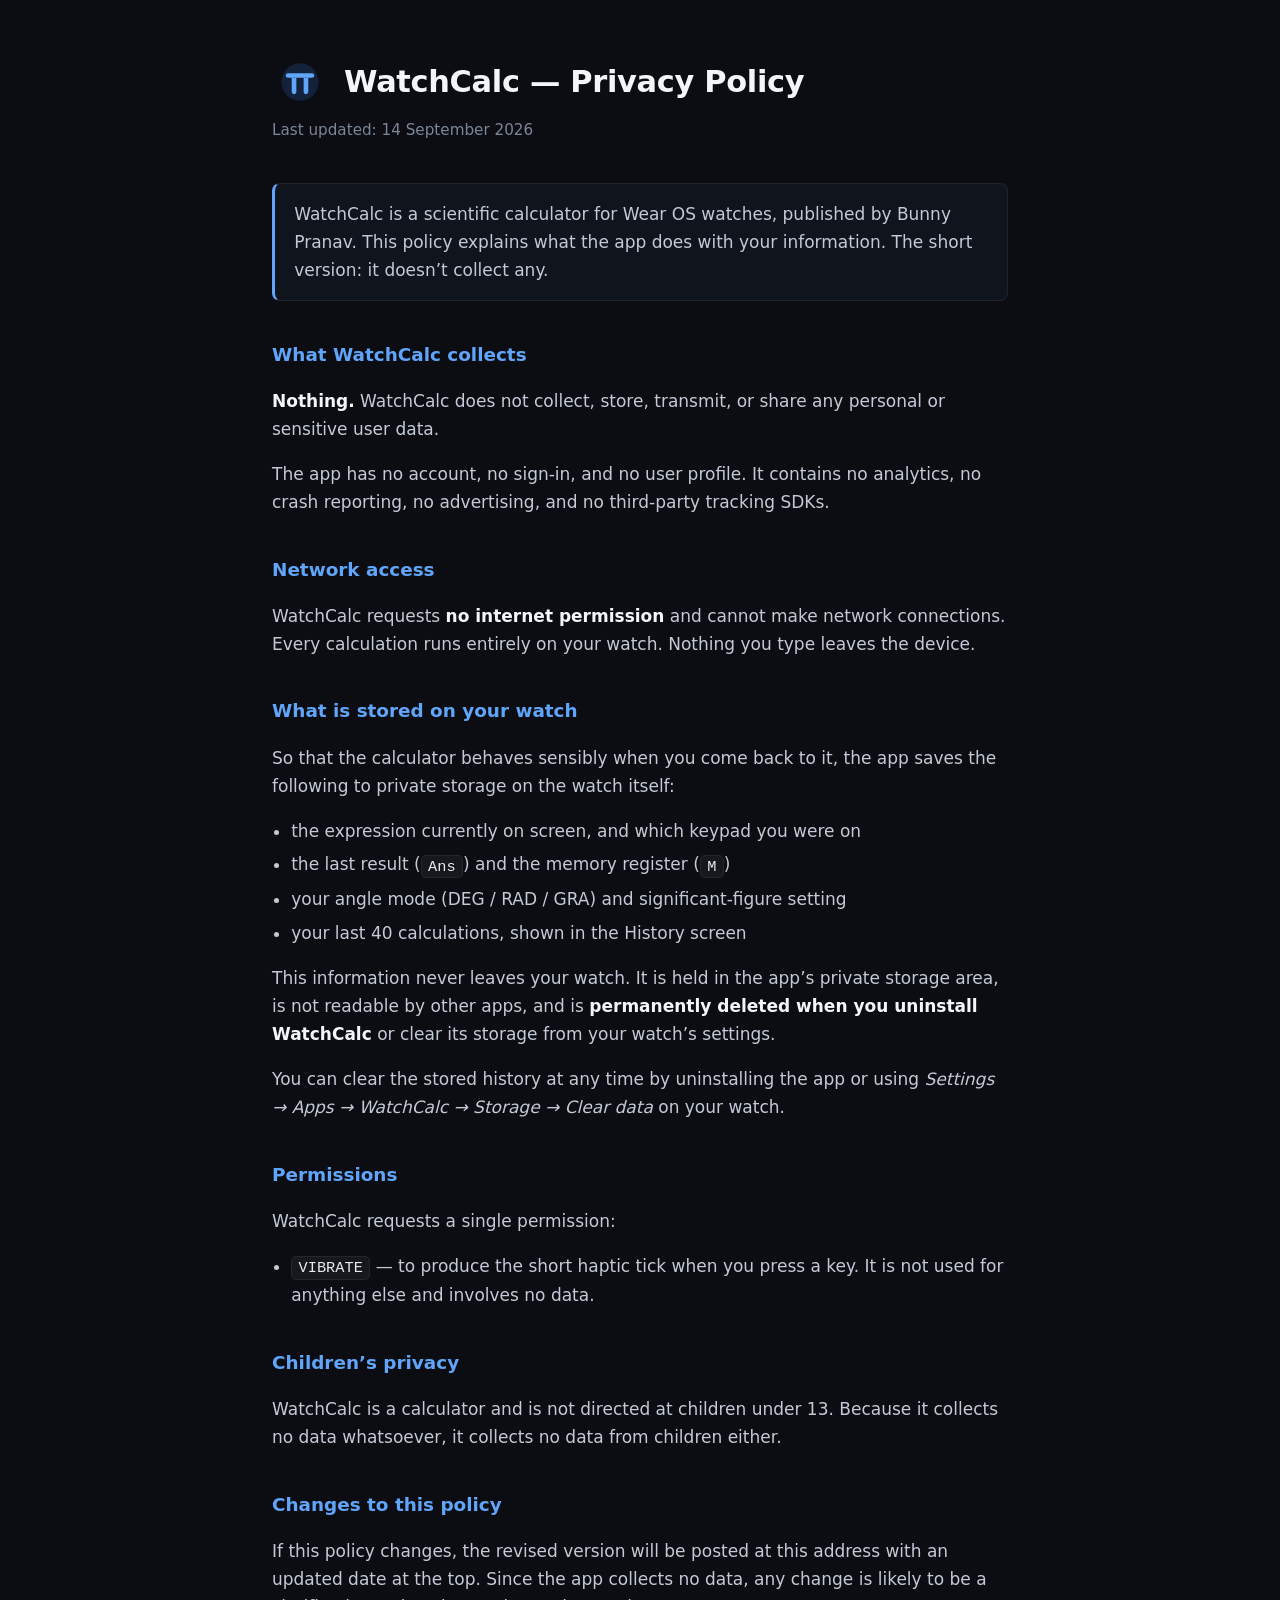
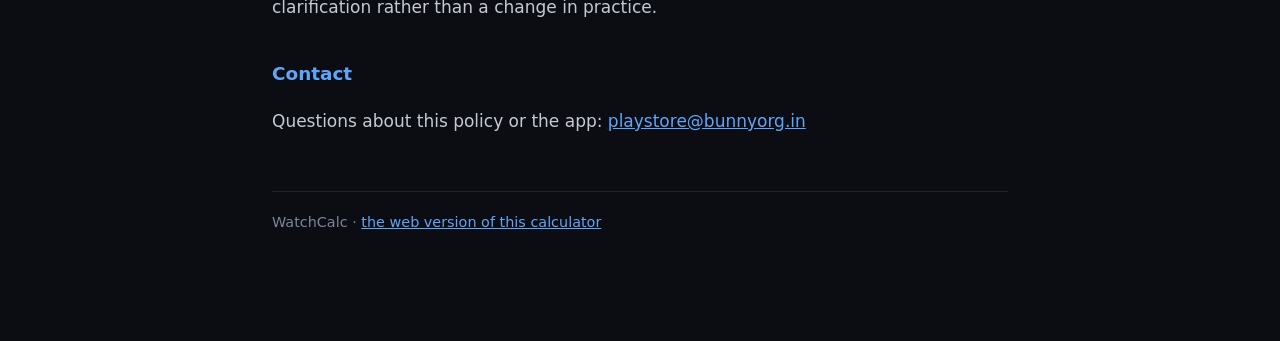
==== privacy.html @ 9503c164 "first commit" ====
<!DOCTYPE html>
<html lang="en">

<head>
  <meta charset="utf-8">
  <meta name="viewport" content="width=device-width, initial-scale=1">
  <title>WatchCalc — Privacy Policy</title>
  <meta name="description" content="Privacy policy for the WatchCalc Wear OS scientific calculator.">
  <link rel="icon" href="icons/icon.svg" type="image/svg+xml">
  <style>
    :root {
      color-scheme: dark;
    }

    * {
      box-sizing: border-box;
    }

    body {
      margin: 0;
      padding: 6vh 5vw 12vh;
      background: #0b0d12;
      color: #d7dce5;
      font: 17px/1.65 -apple-system, "Segoe UI", Roboto, system-ui, sans-serif;
    }

    main {
      max-width: 46rem;
      margin: 0 auto;
    }

    header {
      display: flex;
      align-items: center;
      gap: 1rem;
      margin-bottom: .5rem;
    }

    header img {
      width: 56px;
      height: 56px;
      border-radius: 14px;
    }

    h1 {
      font-size: 1.9rem;
      margin: 0;
      color: #f3f5f9;
      letter-spacing: -.01em;
    }

    .updated {
      color: #7c8697;
      font-size: .95rem;
      margin: 0 0 2.5rem;
    }

    h2 {
      font-size: 1.15rem;
      color: #60a5fa;
      margin: 2.4rem 0 .6rem;
    }

    p,
    li {
      color: #c3cad6;
    }

    strong {
      color: #f3f5f9;
    }

    ul {
      padding-left: 1.2rem;
    }

    li {
      margin: .35rem 0;
    }

    code {
      background: #16181d;
      border: 1px solid #23262e;
      border-radius: 5px;
      padding: .1rem .4rem;
      font-size: .9em;
      color: #e6ebf2;
    }

    a {
      color: #60a5fa;
    }

    .lede {
      background: #10141c;
      border: 1px solid #1d2430;
      border-left: 3px solid #60a5fa;
      border-radius: 8px;
      padding: 1rem 1.2rem;
      margin: 0 0 1.5rem;
    }

    footer {
      margin-top: 3.5rem;
      padding-top: 1.2rem;
      border-top: 1px solid #1d2430;
      color: #7c8697;
      font-size: .9rem;
    }
  </style>
</head>

<body>
  <main>
    <header>
      <img src="icons/icon.svg" alt="">
      <h1>WatchCalc — Privacy Policy</h1>
    </header>
    <p class="updated">Last updated: 14 September 2026</p>

    <p class="lede">
      WatchCalc is a scientific calculator for Wear OS watches, published by Bunny
      Pranav. This policy explains what the app does with your information. The
      short version: it doesn’t collect any.
    </p>

    <h2>What WatchCalc collects</h2>
    <p>
      <strong>Nothing.</strong> WatchCalc does not collect, store, transmit, or
      share any personal or sensitive user data.
    </p>
    <p>
      The app has no account, no sign-in, and no user profile. It contains no
      analytics, no crash reporting, no advertising, and no third-party tracking
      SDKs.
    </p>

    <h2>Network access</h2>
    <p>
      WatchCalc requests <strong>no internet permission</strong> and cannot make
      network connections. Every calculation runs entirely on your watch. Nothing
      you type leaves the device.
    </p>

    <h2>What is stored on your watch</h2>
    <p>
      So that the calculator behaves sensibly when you come back to it, the app
      saves the following to private storage on the watch itself:
    </p>
    <ul>
      <li>the expression currently on screen, and which keypad you were on</li>
      <li>the last result (<code>Ans</code>) and the memory register (<code>M</code>)</li>
      <li>your angle mode (DEG / RAD / GRA) and significant-figure setting</li>
      <li>your last 40 calculations, shown in the History screen</li>
    </ul>
    <p>
      This information never leaves your watch. It is held in the app’s private
      storage area, is not readable by other apps, and is
      <strong>permanently deleted when you uninstall WatchCalc</strong> or clear
      its storage from your watch’s settings.
    </p>
    <p>
      You can clear the stored history at any time by uninstalling the app or
      using <em>Settings → Apps → WatchCalc → Storage → Clear data</em> on your
      watch.
    </p>

    <h2>Permissions</h2>
    <p>WatchCalc requests a single permission:</p>
    <ul>
      <li>
        <code>VIBRATE</code> — to produce the short haptic tick when you press a
        key. It is not used for anything else and involves no data.
      </li>
    </ul>

    <h2>Children’s privacy</h2>
    <p>
      WatchCalc is a calculator and is not directed at children under 13. Because
      it collects no data whatsoever, it collects no data from children either.
    </p>

    <h2>Changes to this policy</h2>
    <p>
      If this policy changes, the revised version will be posted at this address
      with an updated date at the top. Since the app collects no data, any change
      is likely to be a clarification rather than a change in practice.
    </p>

    <h2>Contact</h2>
    <p>
      Questions about this policy or the app:
      <a href="mailto:playstore@bunnyorg.in">playstore@bunnyorg.in</a>
    </p>

    <footer>
      WatchCalc · <a href="./">the web version of this calculator</a>
    </footer>
  </main>
</body>

</html>
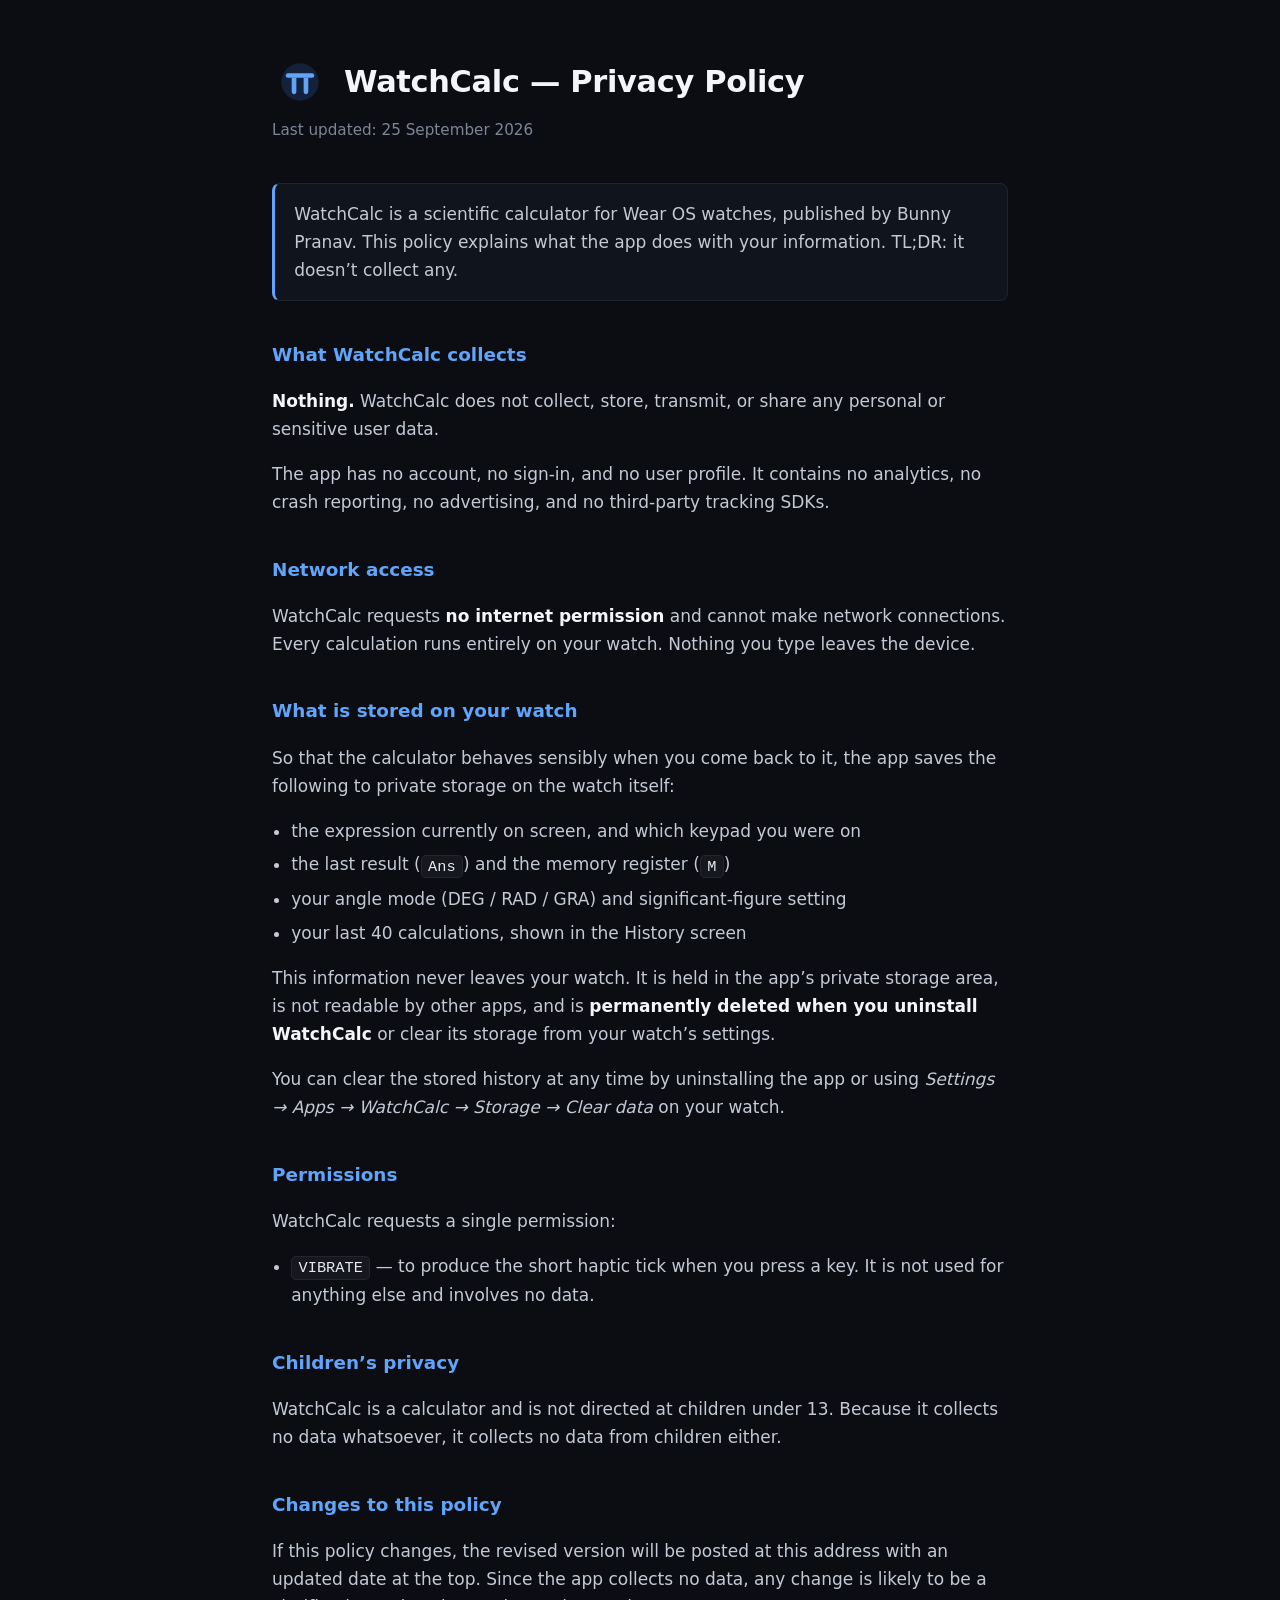
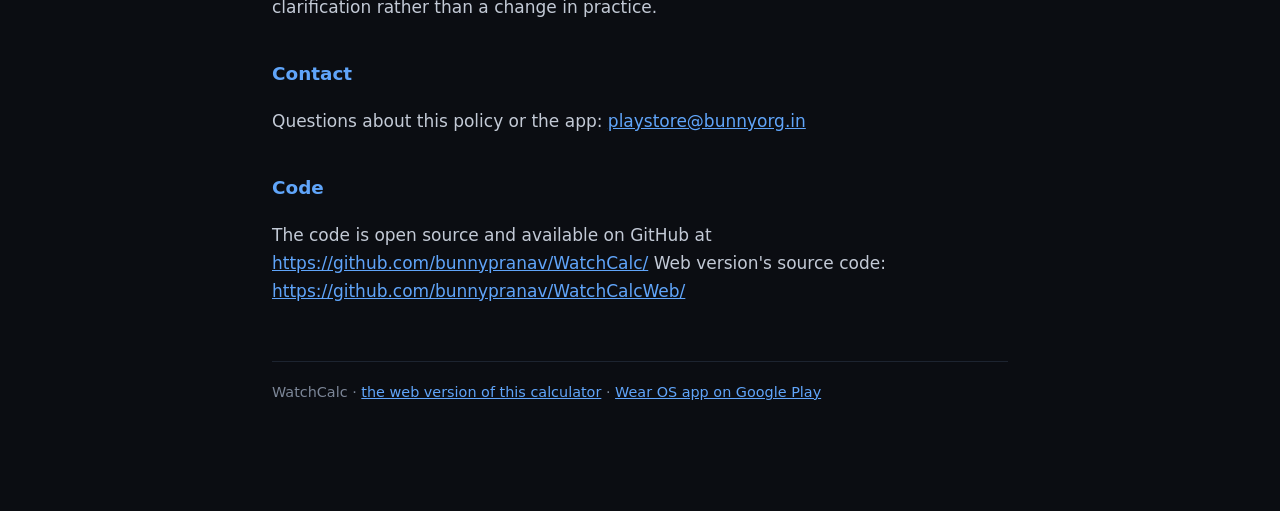
==== commit d5e7d91e: "update screenshot, and readme. Changed webmanifest it at" ====
--- a/privacy.html
+++ b/privacy.html
@@ -116,12 +116,12 @@
       <img src="icons/icon.svg" alt="">
       <h1>WatchCalc — Privacy Policy</h1>
     </header>
-    <p class="updated">Last updated: 14 September 2026</p>
+    <p class="updated">Last updated: 25 September 2026</p>
 
     <p class="lede">
       WatchCalc is a scientific calculator for Wear OS watches, published by Bunny
-      Pranav. This policy explains what the app does with your information. The
-      short version: it doesn’t collect any.
+      Pranav. This policy explains what the app does with your information.
+      TL;DR: it doesn’t collect any.
     </p>
 
     <h2>What WatchCalc collects</h2>
@@ -193,8 +193,17 @@
       <a href="mailto:playstore@bunnyorg.in">playstore@bunnyorg.in</a>
     </p>
 
+    <h2>Code</h2>
+    <p>
+      The code is open source and available on GitHub at
+      <a href="https://github.com/bunnypranav/WatchCalc/">https://github.com/bunnypranav/WatchCalc/</a>
+      Web version's source code:
+      <a href="https://github.com/bunnypranav/WatchCalcWeb/">https://github.com/bunnypranav/WatchCalcWeb/</a>
+    </p>
+
     <footer>
-      WatchCalc · <a href="./">the web version of this calculator</a>
+      WatchCalc · <a href="./">the web version of this calculator</a> · <a
+        href="https://play.google.com/store/apps/details?id=com.bunnypranav.watchcalc">Wear OS app on Google Play</a>
     </footer>
   </main>
 </body>
